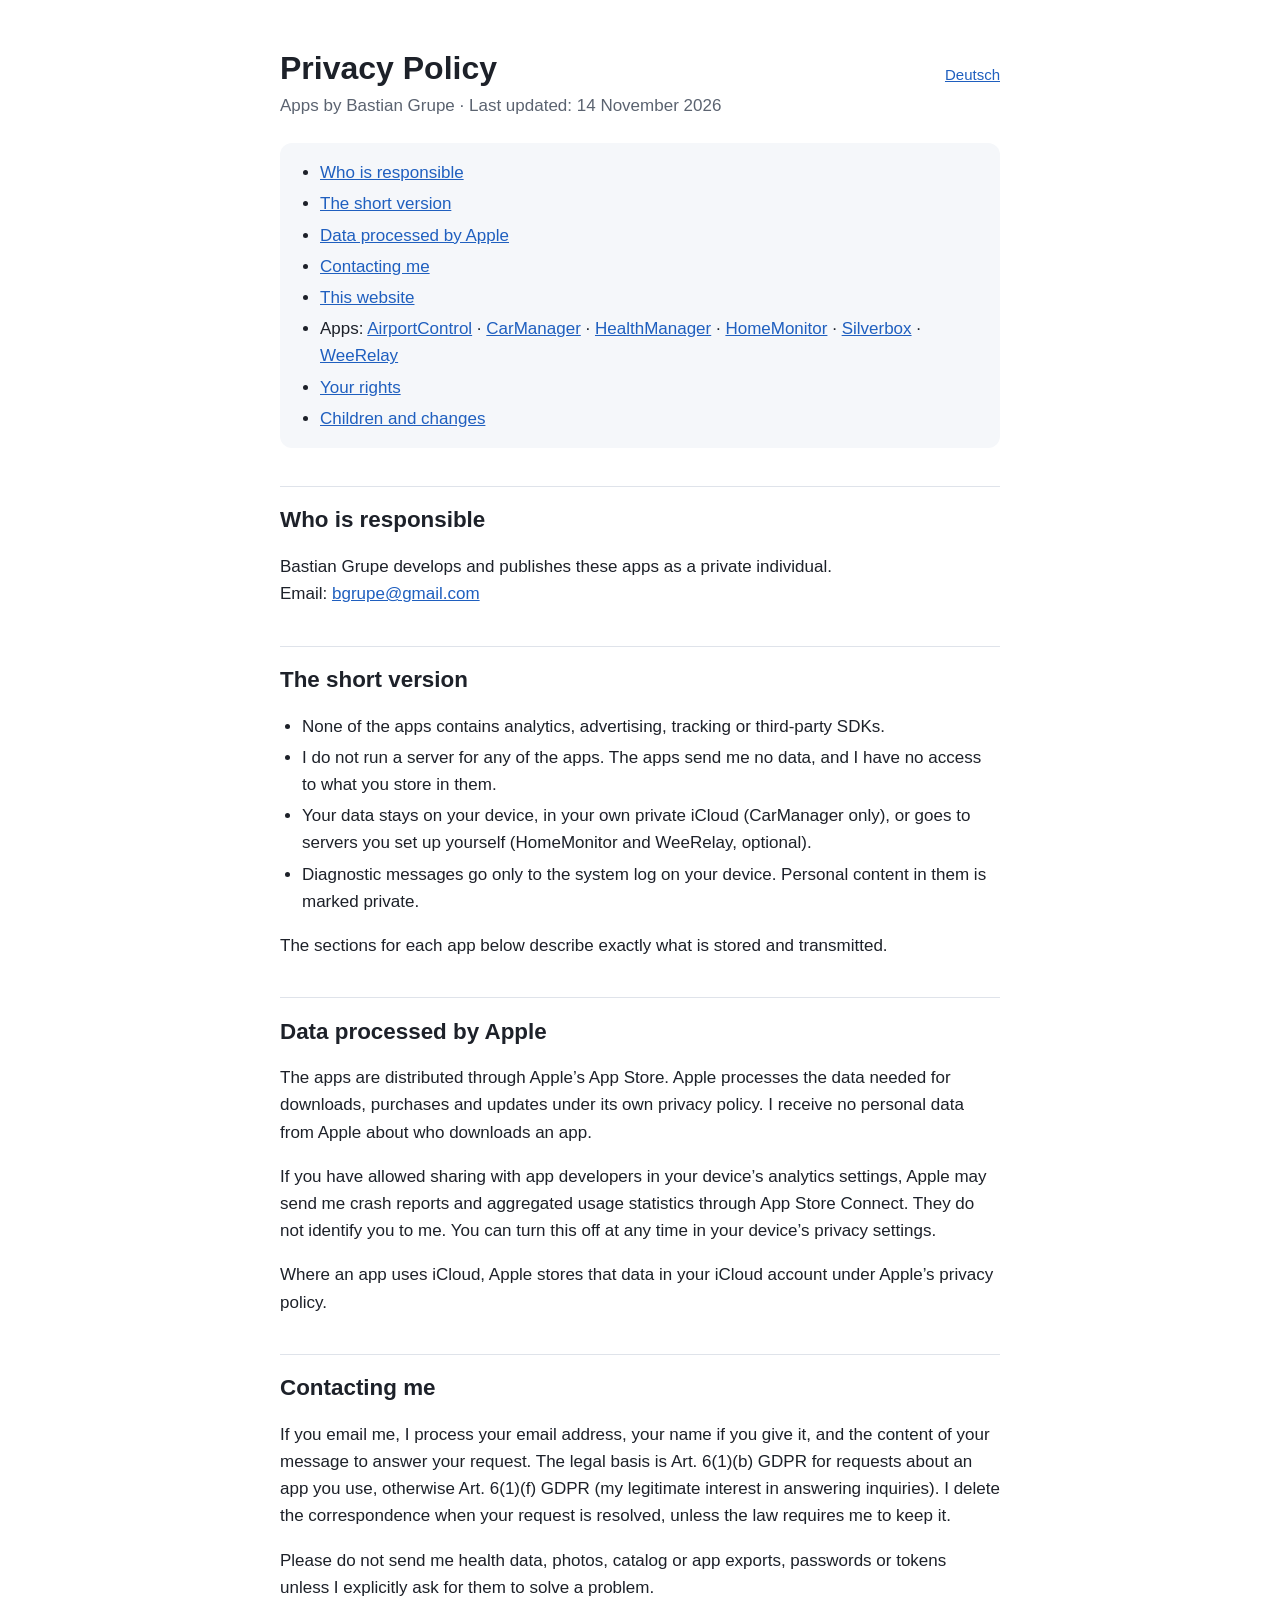
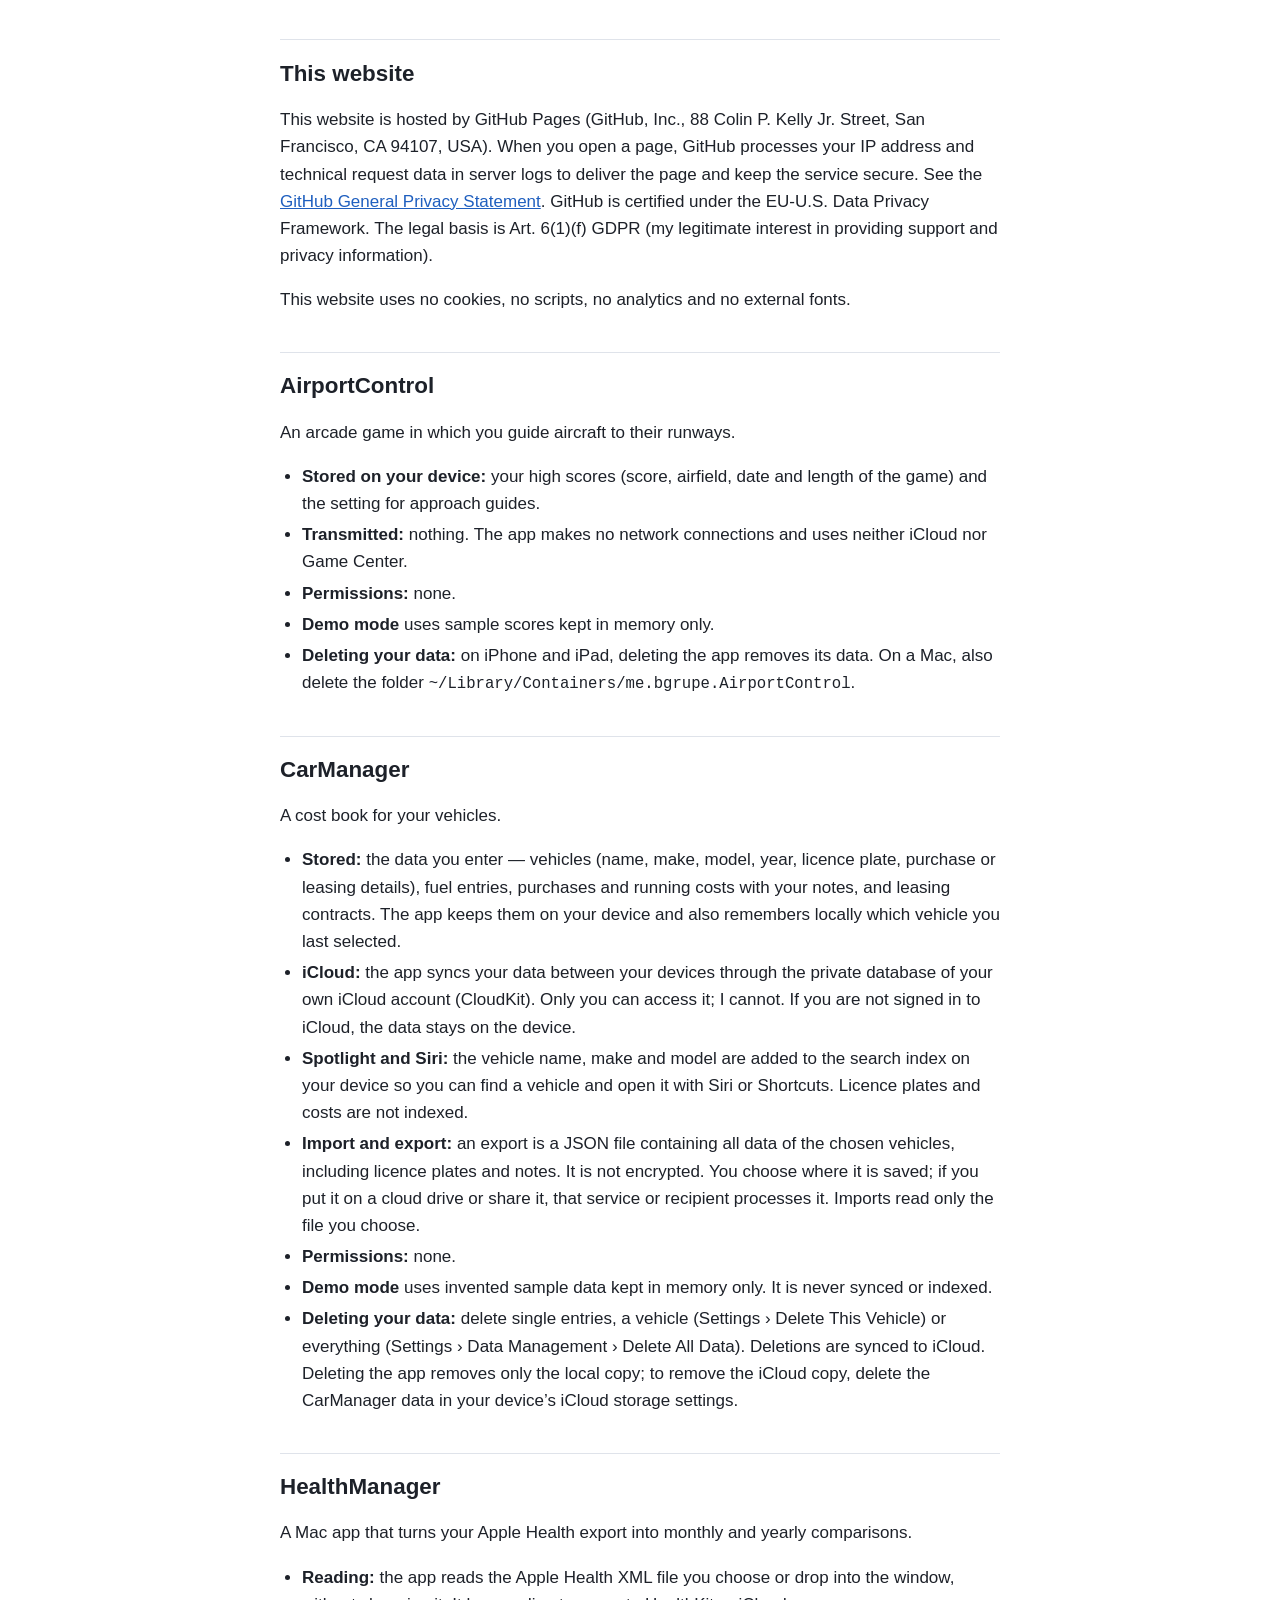
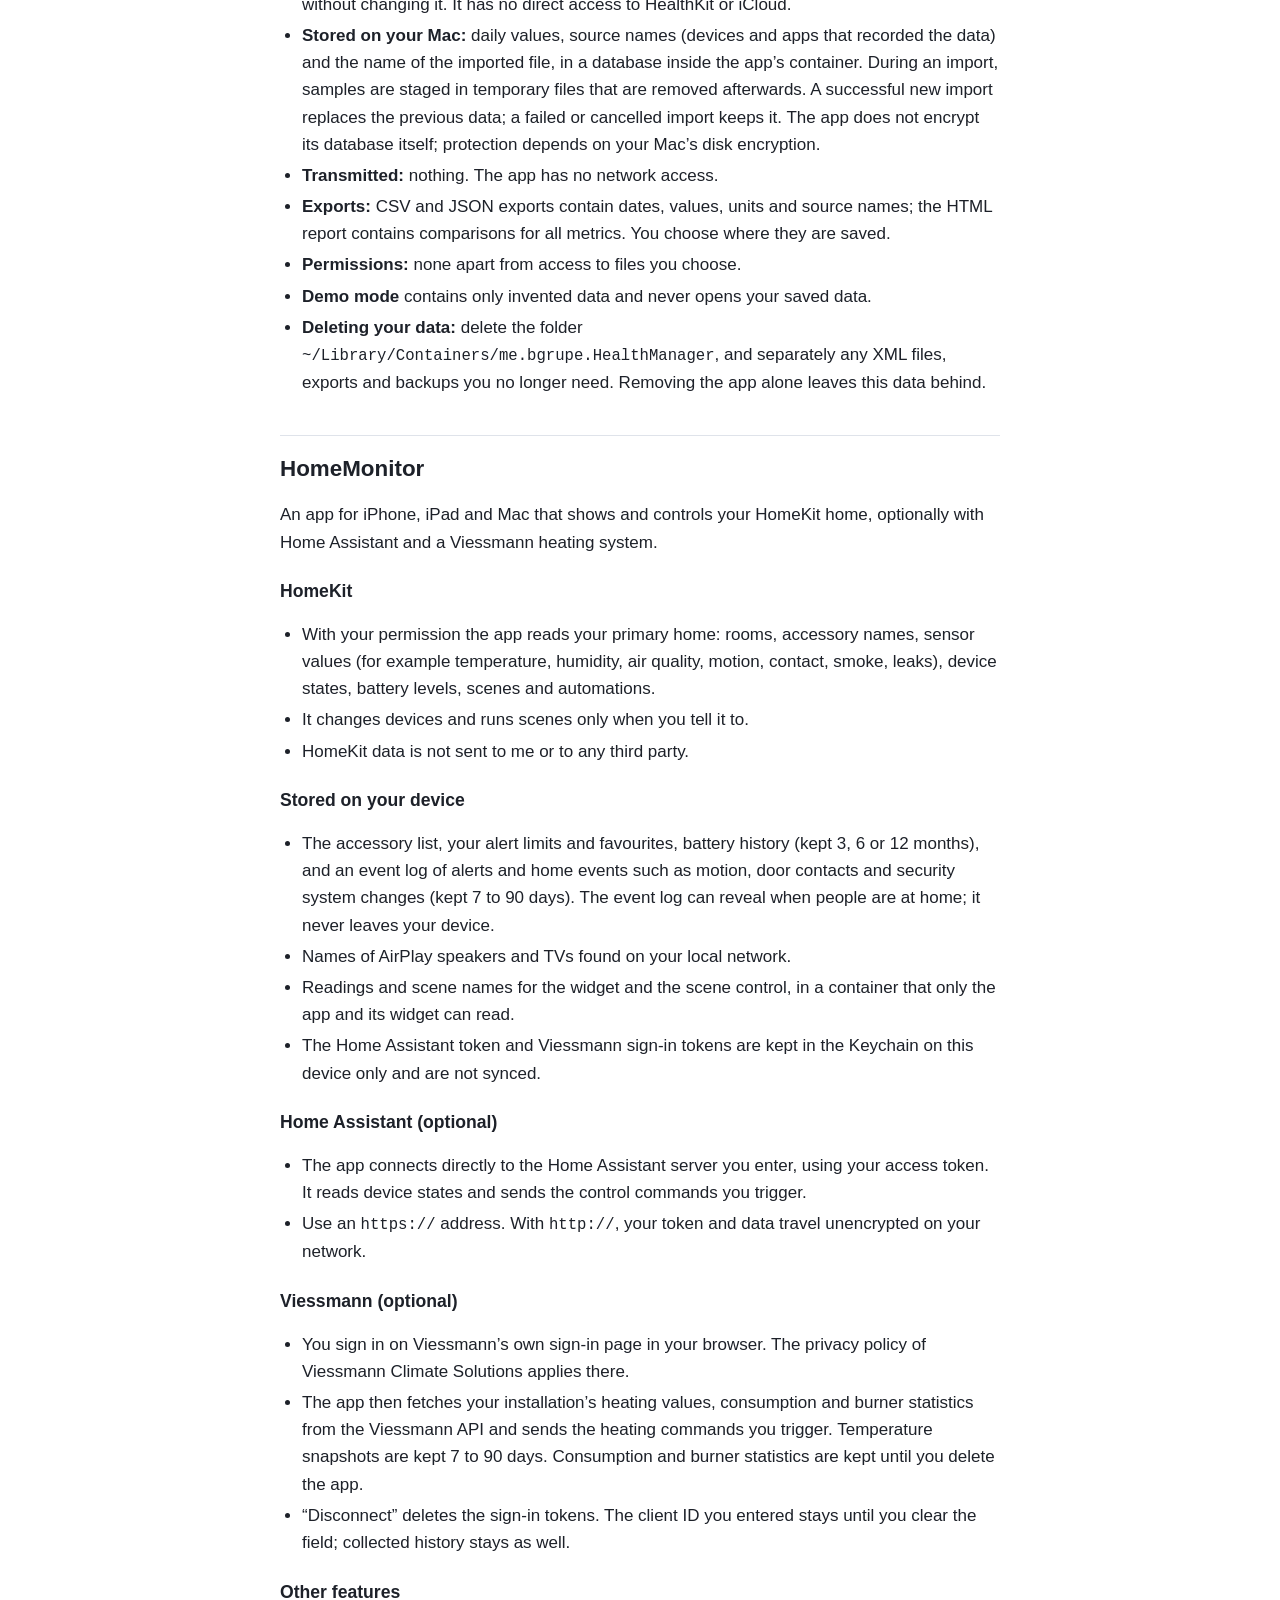
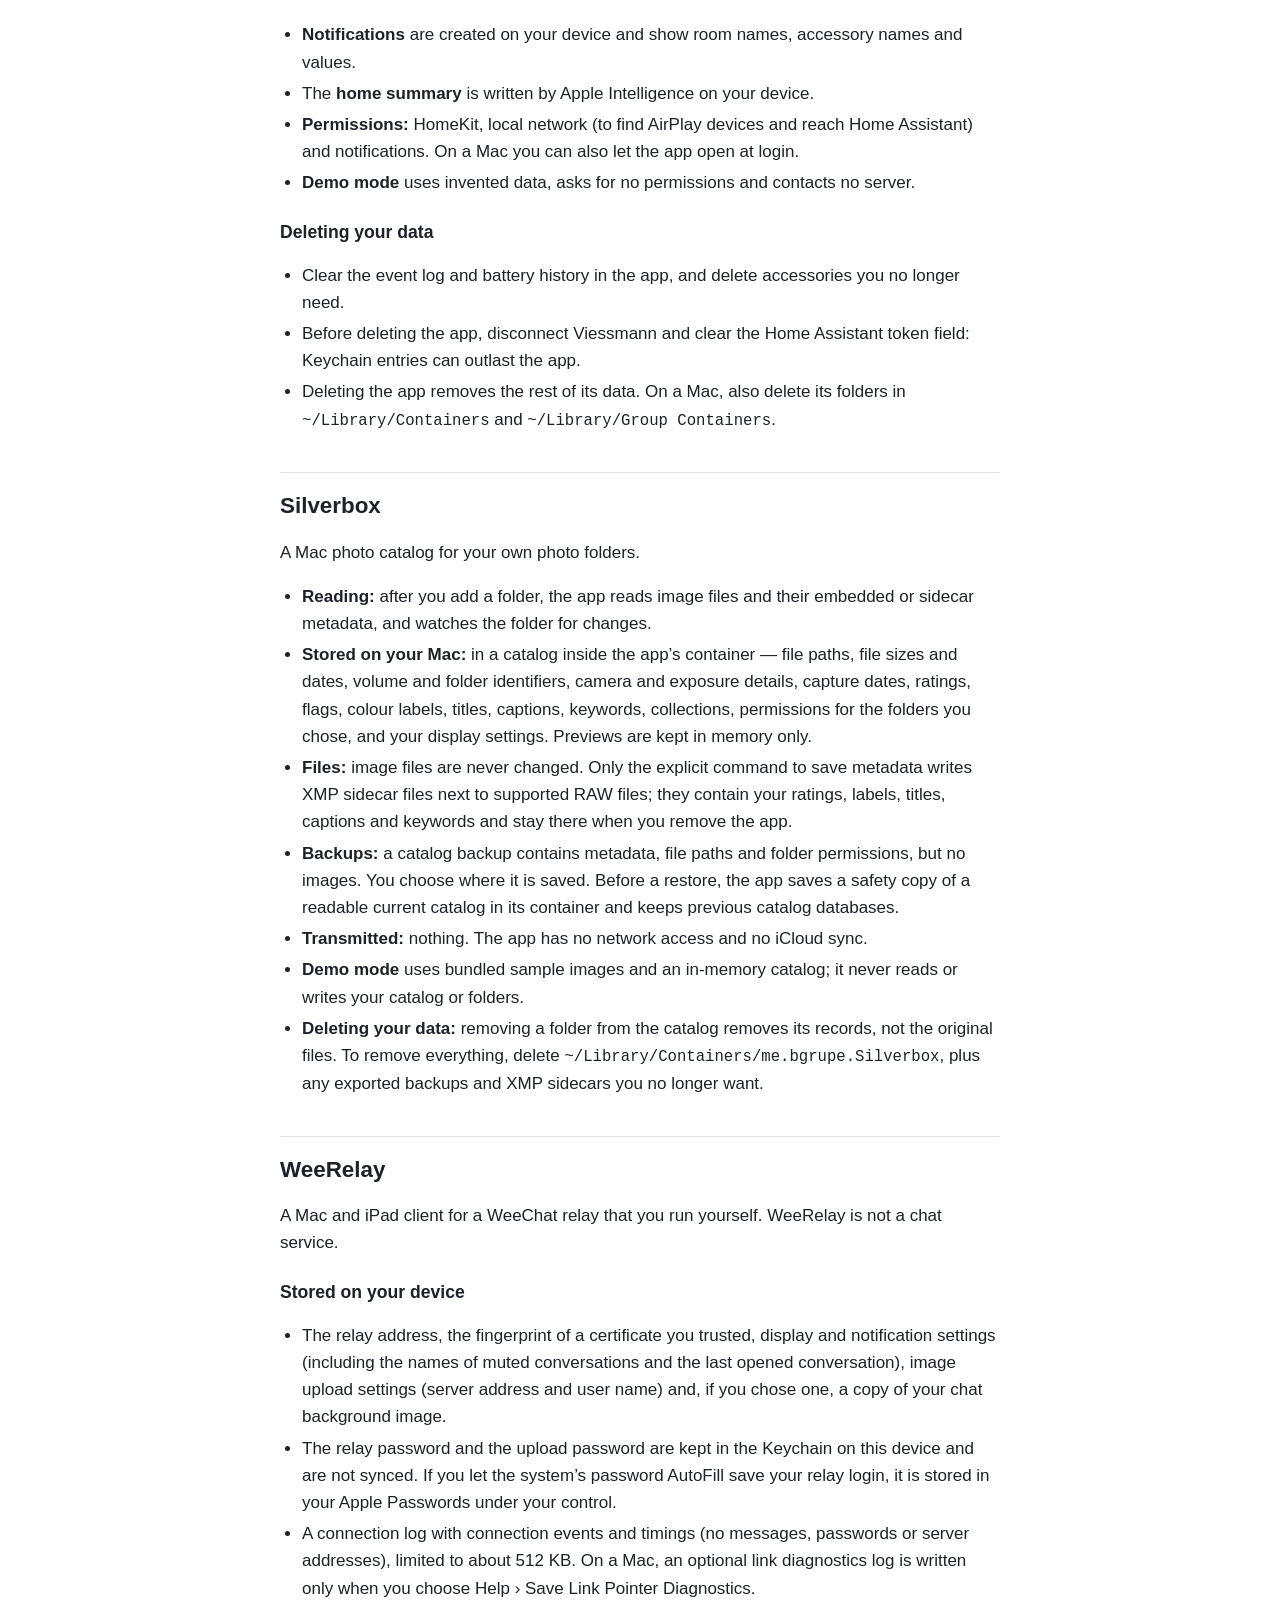
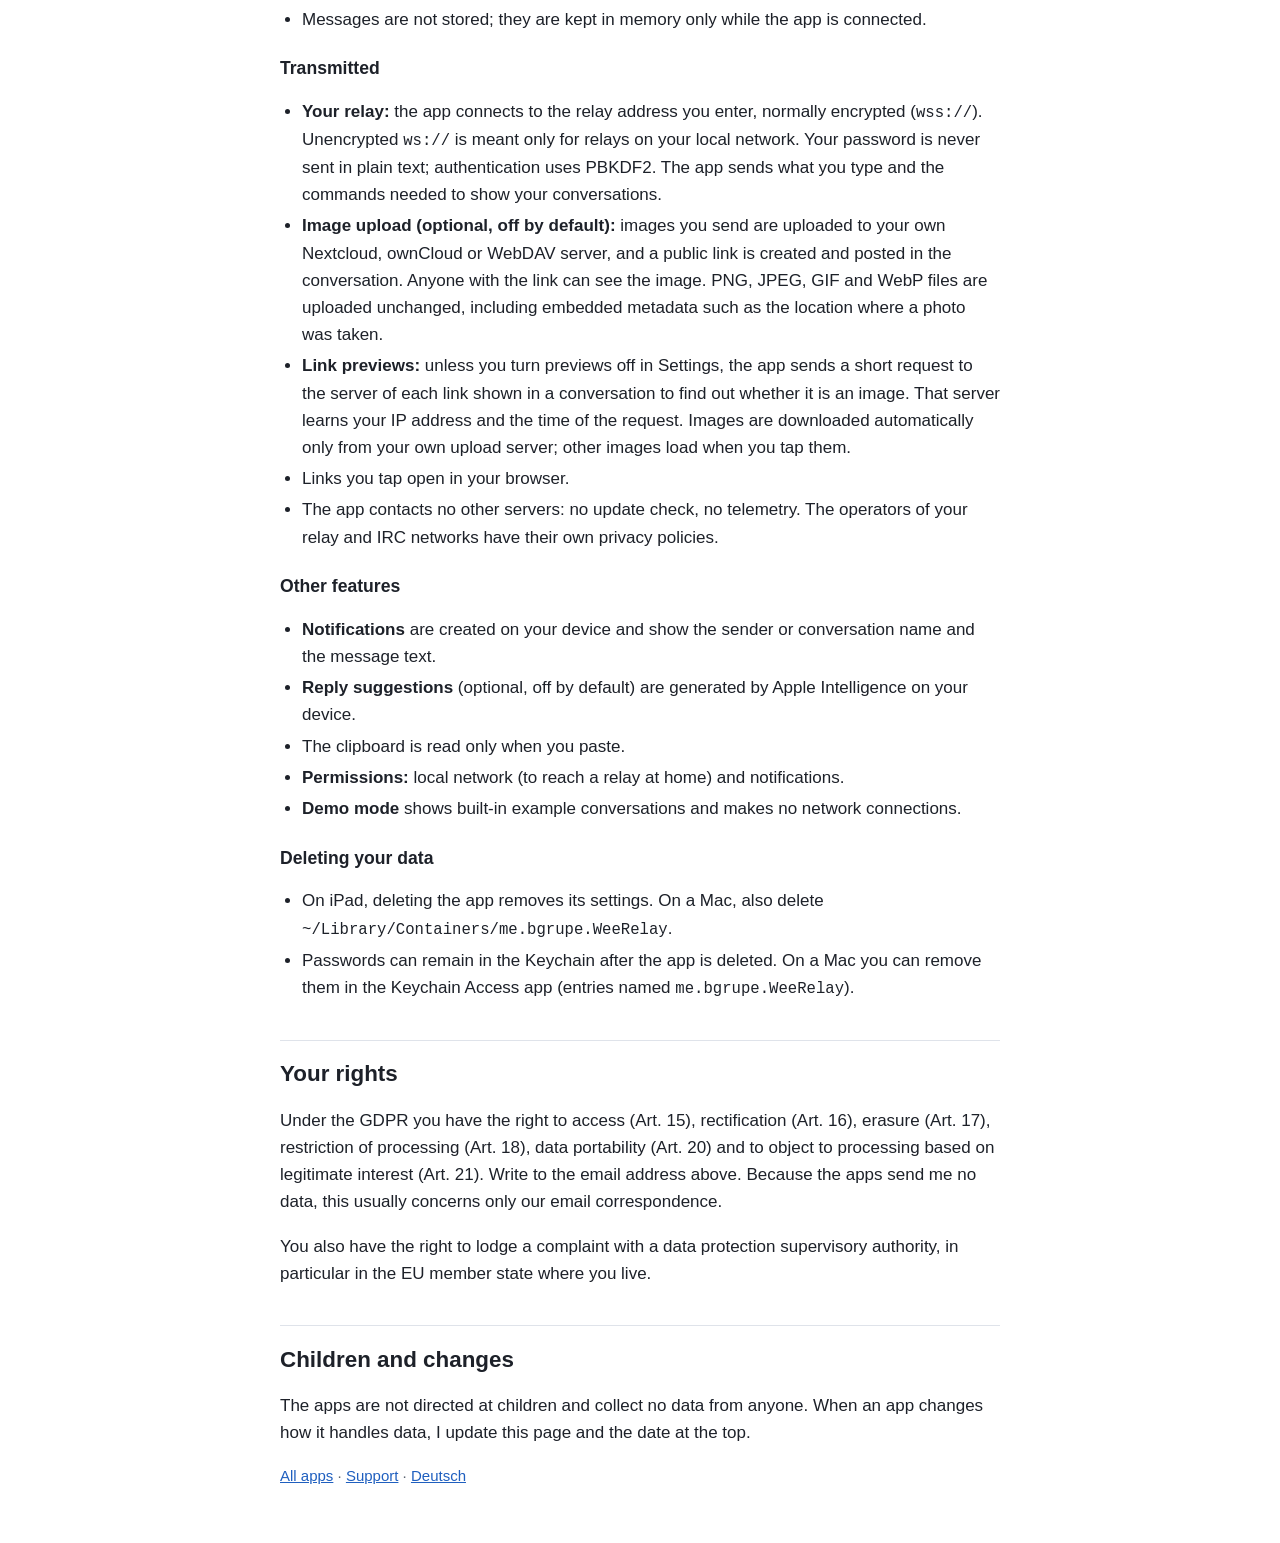
==== en/privacy.html @ e4da1dbd "Add shared support and privacy pages for the App Store apps One privacy policy and one support page " ====
<!doctype html>
<html lang="en">
<head>
<meta charset="utf-8">
<meta name="viewport" content="width=device-width, initial-scale=1">
<title>Privacy Policy — Apps by Bastian Grupe</title>
<link rel="stylesheet" href="../site.css">
<link rel="alternate" hreflang="de" href="../de/privacy.html">
</head>
<body>
<header>
<p class="lang"><a href="../de/privacy.html" hreflang="de" lang="de">Deutsch</a></p>
<h1>Privacy Policy</h1>
<p class="meta">Apps by Bastian Grupe · Last updated: 14 November 2026</p>
</header>
<main>
<nav class="toc" aria-label="Contents">
<ul>
<li><a href="#controller">Who is responsible</a></li>
<li><a href="#summary">The short version</a></li>
<li><a href="#apple">Data processed by Apple</a></li>
<li><a href="#contact">Contacting me</a></li>
<li><a href="#website">This website</a></li>
<li>Apps:
  <a href="#airportcontrol">AirportControl</a> ·
  <a href="#carmanager">CarManager</a> ·
  <a href="#healthmanager">HealthManager</a> ·
  <a href="#homemonitor">HomeMonitor</a> ·
  <a href="#silverbox">Silverbox</a> ·
  <a href="#weerelay">WeeRelay</a></li>
<li><a href="#rights">Your rights</a></li>
<li><a href="#changes">Children and changes</a></li>
</ul>
</nav>

<h2 id="controller">Who is responsible</h2>
<p>Bastian Grupe develops and publishes these apps as a private individual.<br>
Email: <a href="mailto:bgrupe@gmail.com">bgrupe@gmail.com</a></p>

<h2 id="summary">The short version</h2>
<ul>
<li>None of the apps contains analytics, advertising, tracking or third-party SDKs.</li>
<li>I do not run a server for any of the apps. The apps send me no data, and I have no access to what you store in them.</li>
<li>Your data stays on your device, in your own private iCloud (CarManager only), or goes to servers you set up yourself (HomeMonitor and WeeRelay, optional).</li>
<li>Diagnostic messages go only to the system log on your device. Personal content in them is marked private.</li>
</ul>
<p>The sections for each app below describe exactly what is stored and transmitted.</p>

<h2 id="apple">Data processed by Apple</h2>
<p>The apps are distributed through Apple’s App Store. Apple processes the data needed for downloads, purchases and updates under its own privacy policy. I receive no personal data from Apple about who downloads an app.</p>
<p>If you have allowed sharing with app developers in your device’s analytics settings, Apple may send me crash reports and aggregated usage statistics through App Store Connect. They do not identify you to me. You can turn this off at any time in your device’s privacy settings.</p>
<p>Where an app uses iCloud, Apple stores that data in your iCloud account under Apple’s privacy policy.</p>

<h2 id="contact">Contacting me</h2>
<p>If you email me, I process your email address, your name if you give it, and the content of your message to answer your request. The legal basis is Art. 6(1)(b) GDPR for requests about an app you use, otherwise Art. 6(1)(f) GDPR (my legitimate interest in answering inquiries). I delete the correspondence when your request is resolved, unless the law requires me to keep it.</p>
<p>Please do not send me health data, photos, catalog or app exports, passwords or tokens unless I explicitly ask for them to solve a problem.</p>

<h2 id="website">This website</h2>
<p>This website is hosted by GitHub Pages (GitHub, Inc., 88 Colin P. Kelly Jr. Street, San Francisco, CA 94107, USA). When you open a page, GitHub processes your IP address and technical request data in server logs to deliver the page and keep the service secure. See the <a href="https://docs.github.com/en/site-policy/privacy-policies/github-general-privacy-statement">GitHub General Privacy Statement</a>. GitHub is certified under the EU-U.S. Data Privacy Framework. The legal basis is Art. 6(1)(f) GDPR (my legitimate interest in providing support and privacy information).</p>
<p>This website uses no cookies, no scripts, no analytics and no external fonts.</p>

<h2 id="airportcontrol">AirportControl</h2>
<p>An arcade game in which you guide aircraft to their runways.</p>
<ul>
<li><strong>Stored on your device:</strong> your high scores (score, airfield, date and length of the game) and the setting for approach guides.</li>
<li><strong>Transmitted:</strong> nothing. The app makes no network connections and uses neither iCloud nor Game Center.</li>
<li><strong>Permissions:</strong> none.</li>
<li><strong>Demo mode</strong> uses sample scores kept in memory only.</li>
<li><strong>Deleting your data:</strong> on iPhone and iPad, deleting the app removes its data. On a Mac, also delete the folder <code>~/Library/Containers/me.bgrupe.AirportControl</code>.</li>
</ul>

<h2 id="carmanager">CarManager</h2>
<p>A cost book for your vehicles.</p>
<ul>
<li><strong>Stored:</strong> the data you enter — vehicles (name, make, model, year, licence plate, purchase or leasing details), fuel entries, purchases and running costs with your notes, and leasing contracts. The app keeps them on your device and also remembers locally which vehicle you last selected.</li>
<li><strong>iCloud:</strong> the app syncs your data between your devices through the private database of your own iCloud account (CloudKit). Only you can access it; I cannot. If you are not signed in to iCloud, the data stays on the device.</li>
<li><strong>Spotlight and Siri:</strong> the vehicle name, make and model are added to the search index on your device so you can find a vehicle and open it with Siri or Shortcuts. Licence plates and costs are not indexed.</li>
<li><strong>Import and export:</strong> an export is a JSON file containing all data of the chosen vehicles, including licence plates and notes. It is not encrypted. You choose where it is saved; if you put it on a cloud drive or share it, that service or recipient processes it. Imports read only the file you choose.</li>
<li><strong>Permissions:</strong> none.</li>
<li><strong>Demo mode</strong> uses invented sample data kept in memory only. It is never synced or indexed.</li>
<li><strong>Deleting your data:</strong> delete single entries, a vehicle (Settings › Delete This Vehicle) or everything (Settings › Data Management › Delete All Data). Deletions are synced to iCloud. Deleting the app removes only the local copy; to remove the iCloud copy, delete the CarManager data in your device’s iCloud storage settings.</li>
</ul>

<h2 id="healthmanager">HealthManager</h2>
<p>A Mac app that turns your Apple Health export into monthly and yearly comparisons.</p>
<ul>
<li><strong>Reading:</strong> the app reads the Apple Health XML file you choose or drop into the window, without changing it. It has no direct access to HealthKit or iCloud.</li>
<li><strong>Stored on your Mac:</strong> daily values, source names (devices and apps that recorded the data) and the name of the imported file, in a database inside the app’s container. During an import, samples are staged in temporary files that are removed afterwards. A successful new import replaces the previous data; a failed or cancelled import keeps it. The app does not encrypt its database itself; protection depends on your Mac’s disk encryption.</li>
<li><strong>Transmitted:</strong> nothing. The app has no network access.</li>
<li><strong>Exports:</strong> CSV and JSON exports contain dates, values, units and source names; the HTML report contains comparisons for all metrics. You choose where they are saved.</li>
<li><strong>Permissions:</strong> none apart from access to files you choose.</li>
<li><strong>Demo mode</strong> contains only invented data and never opens your saved data.</li>
<li><strong>Deleting your data:</strong> delete the folder <code>~/Library/Containers/me.bgrupe.HealthManager</code>, and separately any XML files, exports and backups you no longer need. Removing the app alone leaves this data behind.</li>
</ul>

<h2 id="homemonitor">HomeMonitor</h2>
<p>An app for iPhone, iPad and Mac that shows and controls your HomeKit home, optionally with Home Assistant and a Viessmann heating system.</p>
<h3>HomeKit</h3>
<ul>
<li>With your permission the app reads your primary home: rooms, accessory names, sensor values (for example temperature, humidity, air quality, motion, contact, smoke, leaks), device states, battery levels, scenes and automations.</li>
<li>It changes devices and runs scenes only when you tell it to.</li>
<li>HomeKit data is not sent to me or to any third party.</li>
</ul>
<h3>Stored on your device</h3>
<ul>
<li>The accessory list, your alert limits and favourites, battery history (kept 3, 6 or 12 months), and an event log of alerts and home events such as motion, door contacts and security system changes (kept 7 to 90 days). The event log can reveal when people are at home; it never leaves your device.</li>
<li>Names of AirPlay speakers and TVs found on your local network.</li>
<li>Readings and scene names for the widget and the scene control, in a container that only the app and its widget can read.</li>
<li>The Home Assistant token and Viessmann sign-in tokens are kept in the Keychain on this device only and are not synced.</li>
</ul>
<h3>Home Assistant (optional)</h3>
<ul>
<li>The app connects directly to the Home Assistant server you enter, using your access token. It reads device states and sends the control commands you trigger.</li>
<li>Use an <code>https://</code> address. With <code>http://</code>, your token and data travel unencrypted on your network.</li>
</ul>
<h3>Viessmann (optional)</h3>
<ul>
<li>You sign in on Viessmann’s own sign-in page in your browser. The privacy policy of Viessmann Climate Solutions applies there.</li>
<li>The app then fetches your installation’s heating values, consumption and burner statistics from the Viessmann API and sends the heating commands you trigger. Temperature snapshots are kept 7 to 90 days. Consumption and burner statistics are kept until you delete the app.</li>
<li>“Disconnect” deletes the sign-in tokens. The client ID you entered stays until you clear the field; collected history stays as well.</li>
</ul>
<h3>Other features</h3>
<ul>
<li><strong>Notifications</strong> are created on your device and show room names, accessory names and values.</li>
<li>The <strong>home summary</strong> is written by Apple Intelligence on your device.</li>
<li><strong>Permissions:</strong> HomeKit, local network (to find AirPlay devices and reach Home Assistant) and notifications. On a Mac you can also let the app open at login.</li>
<li><strong>Demo mode</strong> uses invented data, asks for no permissions and contacts no server.</li>
</ul>
<h3>Deleting your data</h3>
<ul>
<li>Clear the event log and battery history in the app, and delete accessories you no longer need.</li>
<li>Before deleting the app, disconnect Viessmann and clear the Home Assistant token field: Keychain entries can outlast the app.</li>
<li>Deleting the app removes the rest of its data. On a Mac, also delete its folders in <code>~/Library/Containers</code> and <code>~/Library/Group Containers</code>.</li>
</ul>

<h2 id="silverbox">Silverbox</h2>
<p>A Mac photo catalog for your own photo folders.</p>
<ul>
<li><strong>Reading:</strong> after you add a folder, the app reads image files and their embedded or sidecar metadata, and watches the folder for changes.</li>
<li><strong>Stored on your Mac:</strong> in a catalog inside the app’s container — file paths, file sizes and dates, volume and folder identifiers, camera and exposure details, capture dates, ratings, flags, colour labels, titles, captions, keywords, collections, permissions for the folders you chose, and your display settings. Previews are kept in memory only.</li>
<li><strong>Files:</strong> image files are never changed. Only the explicit command to save metadata writes XMP sidecar files next to supported RAW files; they contain your ratings, labels, titles, captions and keywords and stay there when you remove the app.</li>
<li><strong>Backups:</strong> a catalog backup contains metadata, file paths and folder permissions, but no images. You choose where it is saved. Before a restore, the app saves a safety copy of a readable current catalog in its container and keeps previous catalog databases.</li>
<li><strong>Transmitted:</strong> nothing. The app has no network access and no iCloud sync.</li>
<li><strong>Demo mode</strong> uses bundled sample images and an in-memory catalog; it never reads or writes your catalog or folders.</li>
<li><strong>Deleting your data:</strong> removing a folder from the catalog removes its records, not the original files. To remove everything, delete <code>~/Library/Containers/me.bgrupe.Silverbox</code>, plus any exported backups and XMP sidecars you no longer want.</li>
</ul>

<h2 id="weerelay">WeeRelay</h2>
<p>A Mac and iPad client for a WeeChat relay that you run yourself. WeeRelay is not a chat service.</p>
<h3>Stored on your device</h3>
<ul>
<li>The relay address, the fingerprint of a certificate you trusted, display and notification settings (including the names of muted conversations and the last opened conversation), image upload settings (server address and user name) and, if you chose one, a copy of your chat background image.</li>
<li>The relay password and the upload password are kept in the Keychain on this device and are not synced. If you let the system’s password AutoFill save your relay login, it is stored in your Apple Passwords under your control.</li>
<li>A connection log with connection events and timings (no messages, passwords or server addresses), limited to about 512 KB. On a Mac, an optional link diagnostics log is written only when you choose Help › Save Link Pointer Diagnostics.</li>
<li>Messages are not stored; they are kept in memory only while the app is connected.</li>
</ul>
<h3>Transmitted</h3>
<ul>
<li><strong>Your relay:</strong> the app connects to the relay address you enter, normally encrypted (<code>wss://</code>). Unencrypted <code>ws://</code> is meant only for relays on your local network. Your password is never sent in plain text; authentication uses PBKDF2. The app sends what you type and the commands needed to show your conversations.</li>
<li><strong>Image upload (optional, off by default):</strong> images you send are uploaded to your own Nextcloud, ownCloud or WebDAV server, and a public link is created and posted in the conversation. Anyone with the link can see the image. PNG, JPEG, GIF and WebP files are uploaded unchanged, including embedded metadata such as the location where a photo was taken.</li>
<li><strong>Link previews:</strong> unless you turn previews off in Settings, the app sends a short request to the server of each link shown in a conversation to find out whether it is an image. That server learns your IP address and the time of the request. Images are downloaded automatically only from your own upload server; other images load when you tap them.</li>
<li>Links you tap open in your browser.</li>
<li>The app contacts no other servers: no update check, no telemetry. The operators of your relay and IRC networks have their own privacy policies.</li>
</ul>
<h3>Other features</h3>
<ul>
<li><strong>Notifications</strong> are created on your device and show the sender or conversation name and the message text.</li>
<li><strong>Reply suggestions</strong> (optional, off by default) are generated by Apple Intelligence on your device.</li>
<li>The clipboard is read only when you paste.</li>
<li><strong>Permissions:</strong> local network (to reach a relay at home) and notifications.</li>
<li><strong>Demo mode</strong> shows built-in example conversations and makes no network connections.</li>
</ul>
<h3>Deleting your data</h3>
<ul>
<li>On iPad, deleting the app removes its settings. On a Mac, also delete <code>~/Library/Containers/me.bgrupe.WeeRelay</code>.</li>
<li>Passwords can remain in the Keychain after the app is deleted. On a Mac you can remove them in the Keychain Access app (entries named <code>me.bgrupe.WeeRelay</code>).</li>
</ul>

<h2 id="rights">Your rights</h2>
<p>Under the GDPR you have the right to access (Art. 15), rectification (Art. 16), erasure (Art. 17), restriction of processing (Art. 18), data portability (Art. 20) and to object to processing based on legitimate interest (Art. 21). Write to the email address above. Because the apps send me no data, this usually concerns only our email correspondence.</p>
<p>You also have the right to lodge a complaint with a data protection supervisory authority, in particular in the EU member state where you live.</p>

<h2 id="changes">Children and changes</h2>
<p>The apps are not directed at children and collect no data from anyone. When an app changes how it handles data, I update this page and the date at the top.</p>
</main>
<footer>
<p><a href="../index.html">All apps</a> · <a href="support.html">Support</a> · <a href="../de/privacy.html" hreflang="de" lang="de">Deutsch</a></p>
</footer>
</body>
</html>
---- site.css ----
/* Static pages only: no scripts, cookies, web fonts or third-party assets. */
:root {
  color-scheme: light dark;
  --bg: #ffffff;
  --fg: #1d2129;
  --muted: #5b6370;
  --accent: #1f5fbf;
  --rule: #dfe3ea;
  --card: #f5f7fa;
}
@media (prefers-color-scheme: dark) {
  :root {
    --bg: #15171c;
    --fg: #e7e9ee;
    --muted: #a3aab6;
    --accent: #7fb0ff;
    --rule: #2c313a;
    --card: #1d2027;
  }
}
* { box-sizing: border-box; }
html { -webkit-text-size-adjust: 100%; }
body {
  margin: 0;
  background: var(--bg);
  color: var(--fg);
  font: 17px/1.6 -apple-system, BlinkMacSystemFont, "Helvetica Neue", Helvetica, Arial, sans-serif;
}
main, header, footer { max-width: 760px; margin: 0 auto; padding: 0 20px; }
header { padding-top: 48px; }
footer { padding-bottom: 48px; color: var(--muted); font-size: 15px; }
h1, h2, h3 { line-height: 1.25; }
h1 { font-size: 2rem; margin: 0 0 4px; }
h2 { font-size: 1.4rem; margin-top: 2.4rem; padding-top: 1.2rem; border-top: 1px solid var(--rule); }
h3 { font-size: 1.1rem; margin-top: 1.6rem; }
a { color: var(--accent); }
.meta { color: var(--muted); margin: 0; }
.lang { float: right; font-size: 15px; }
nav.toc { background: var(--card); border-radius: 12px; padding: 12px 20px; margin: 24px 0; }
nav.toc ul { margin: 4px 0; padding-left: 20px; }
ul { padding-left: 22px; }
li { margin: 4px 0; }
code { font-size: 0.92em; }
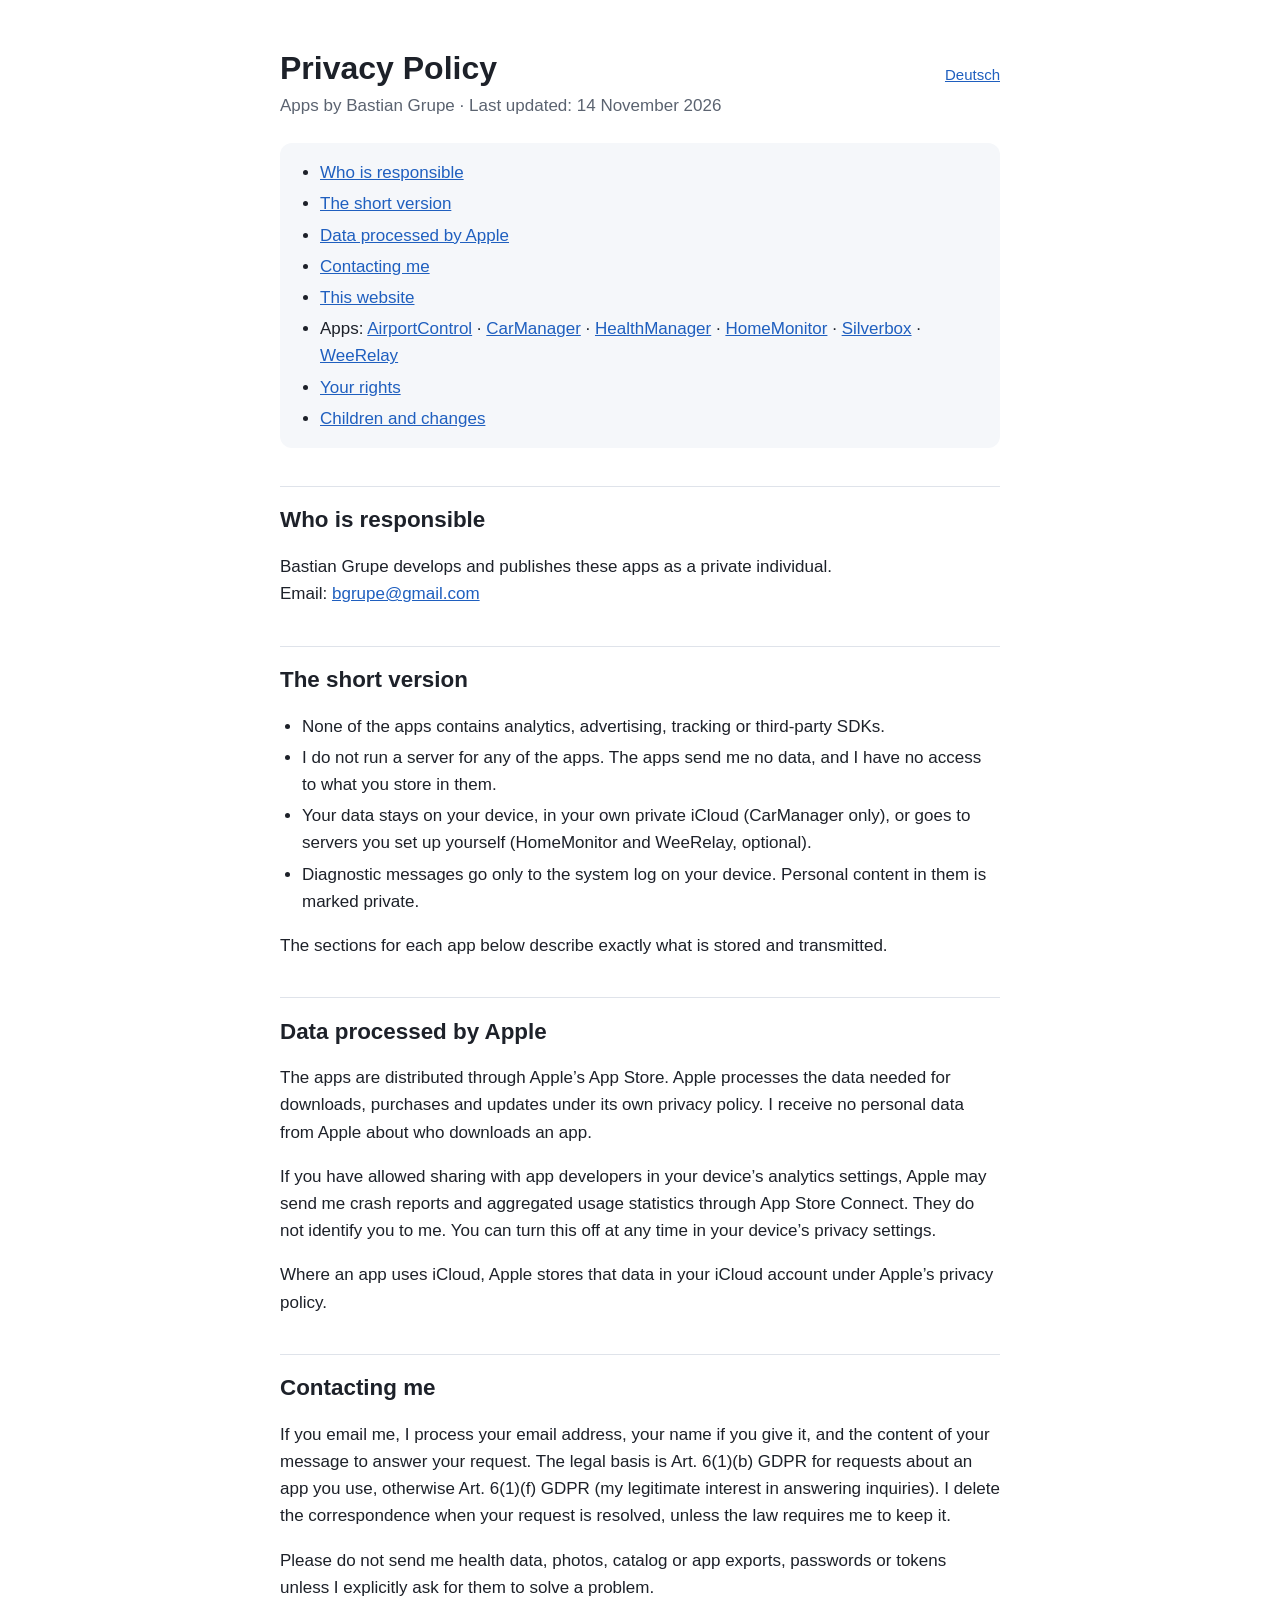
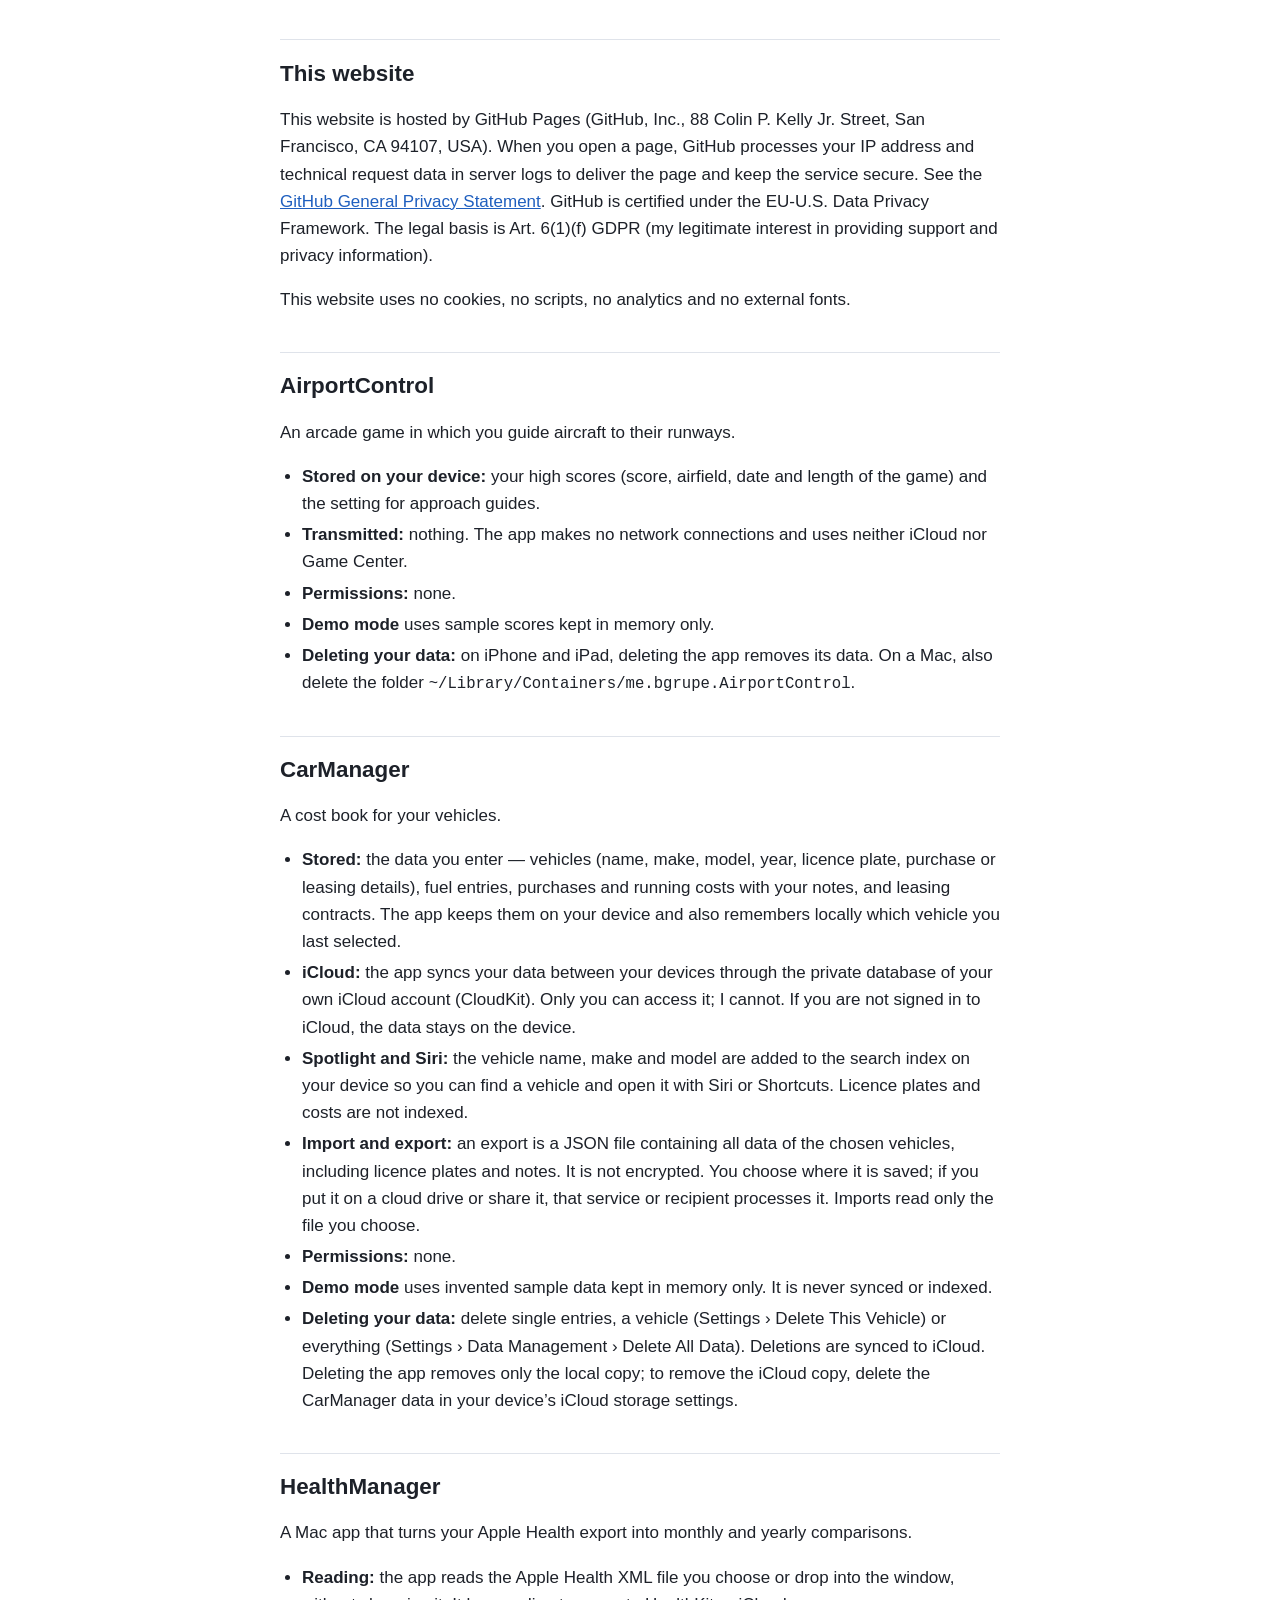
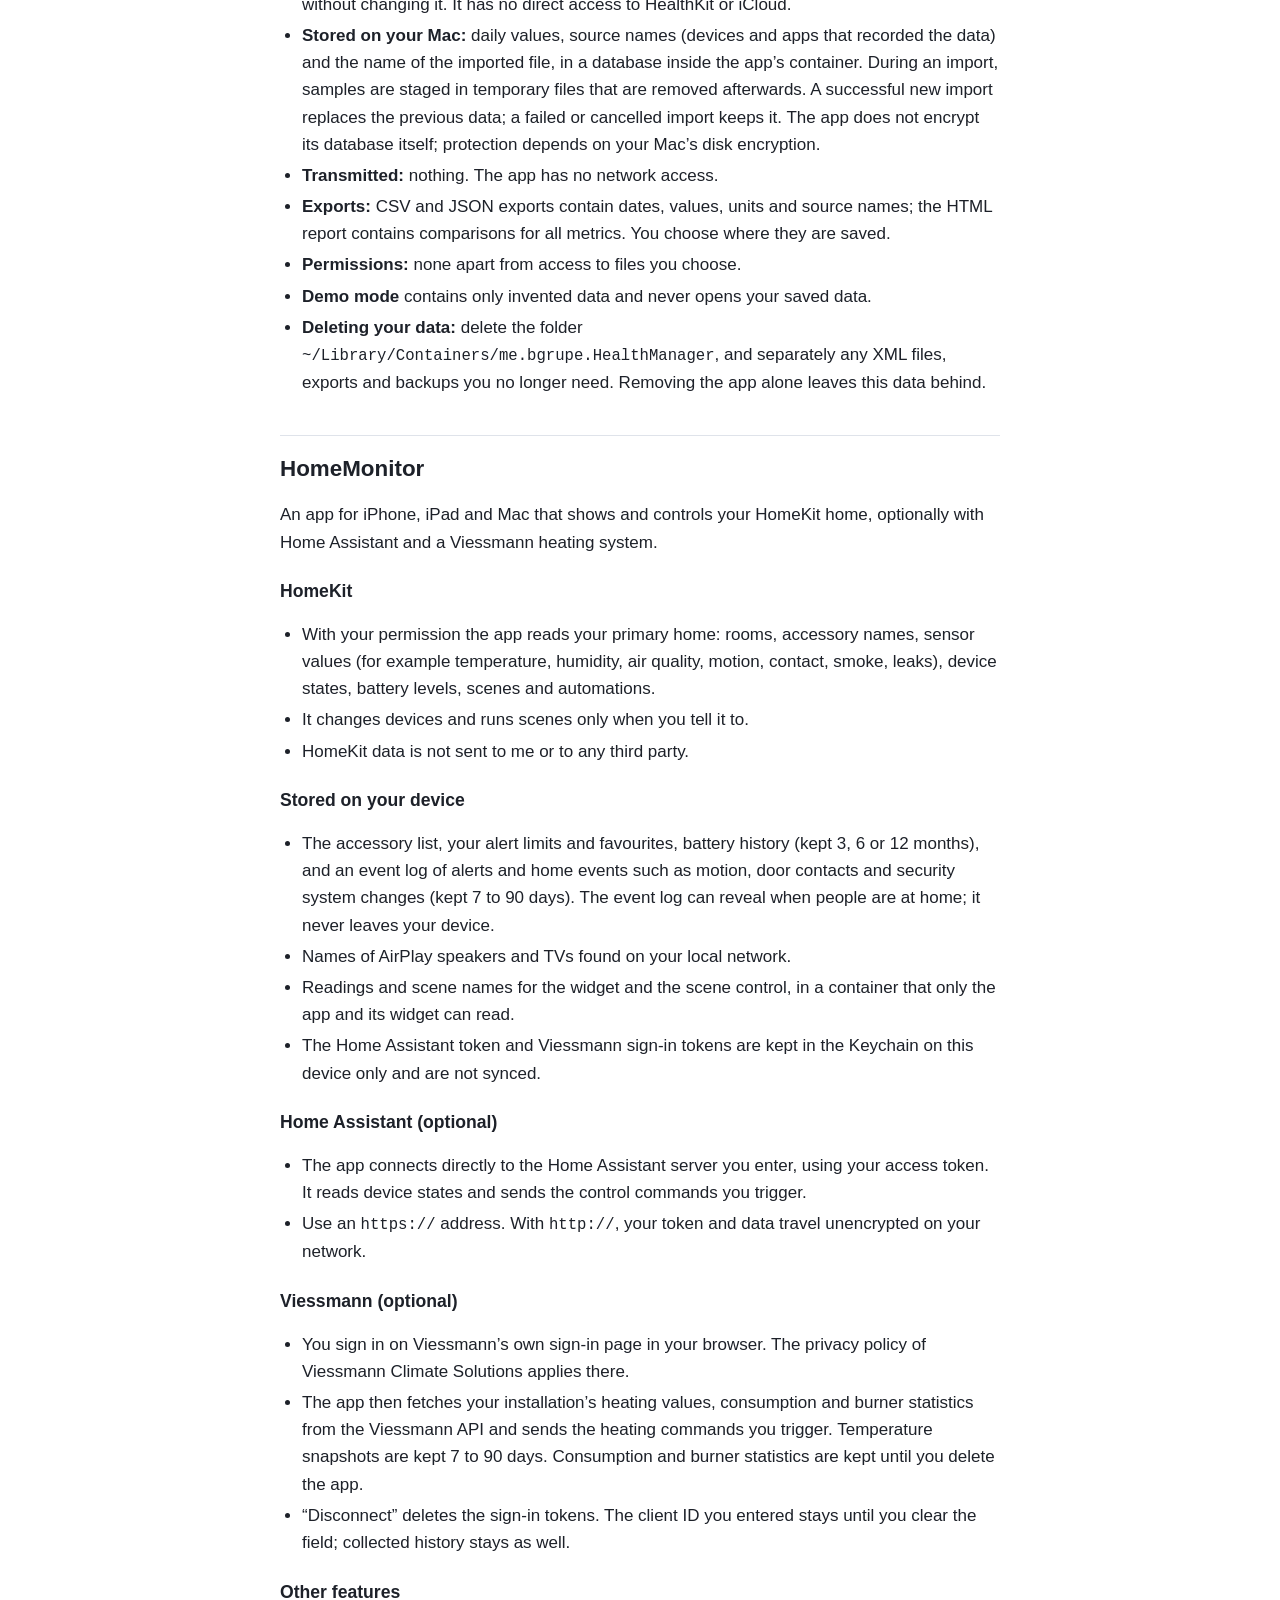
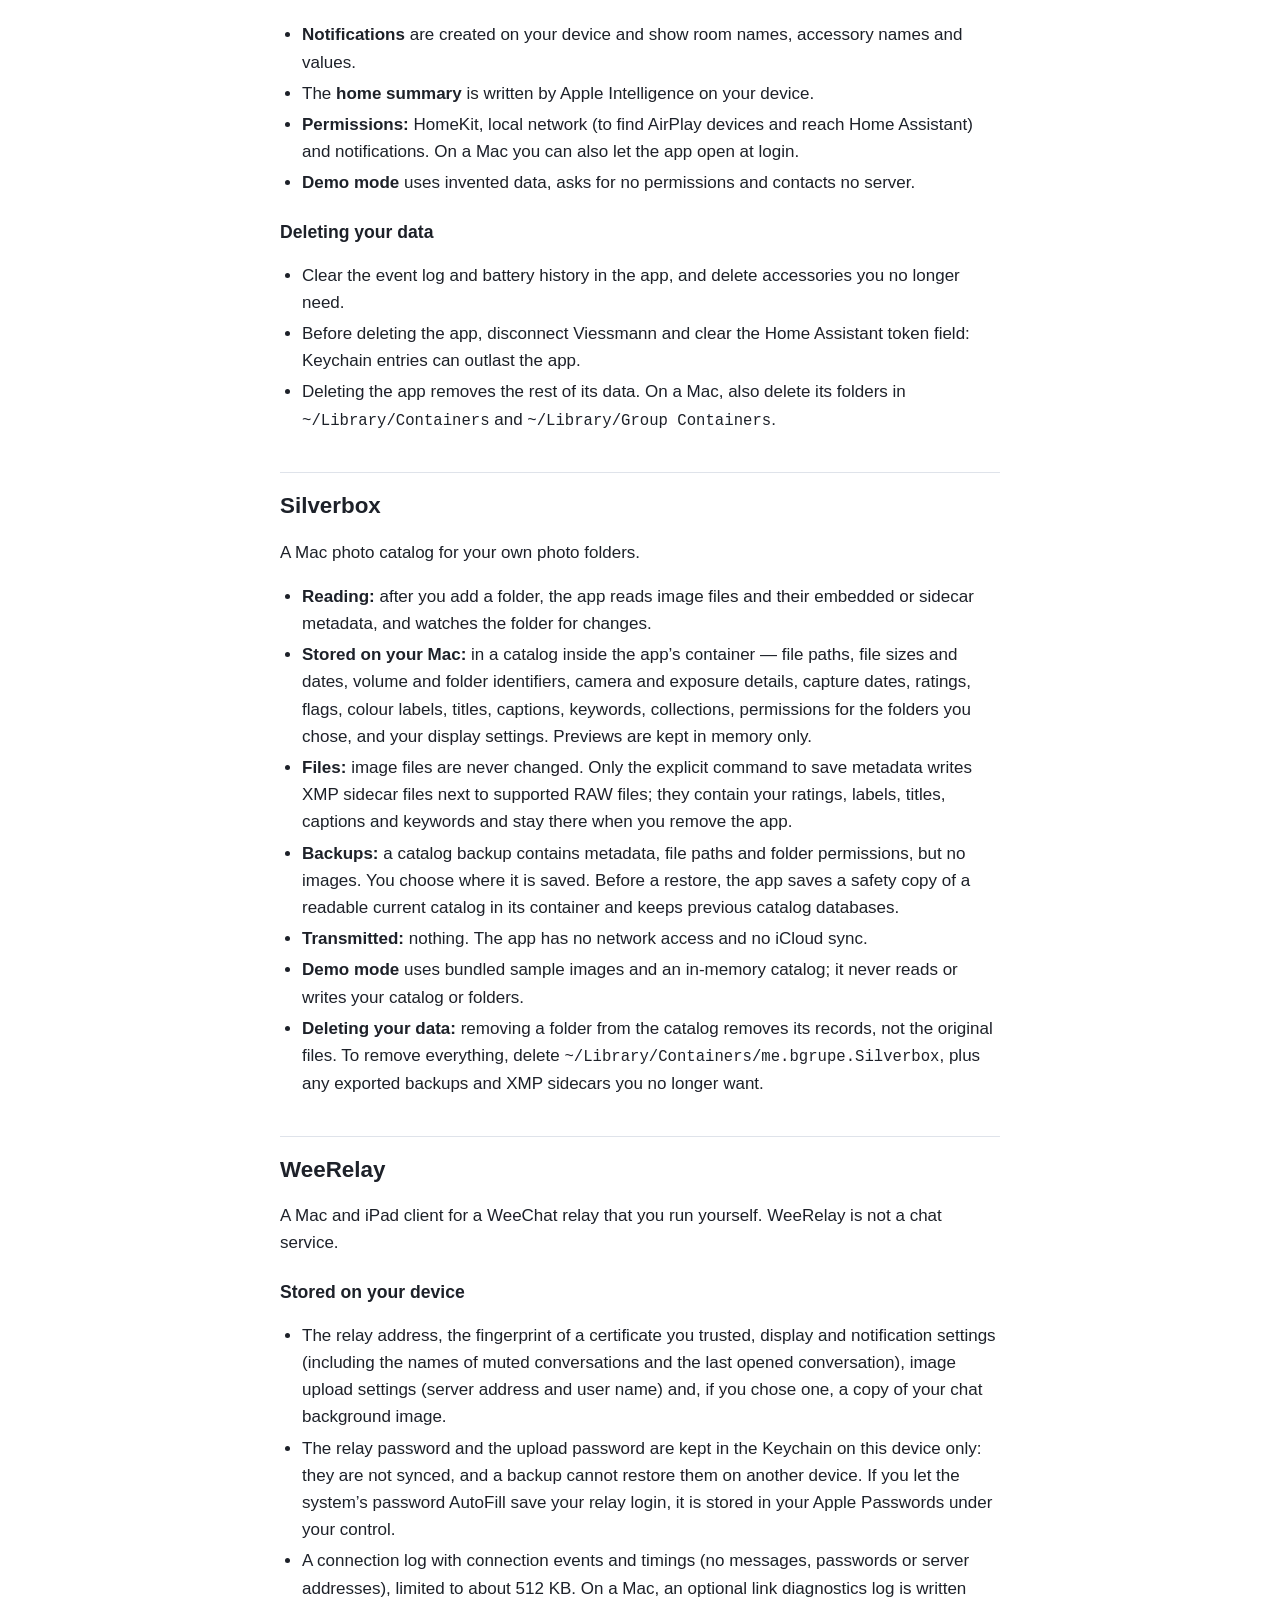
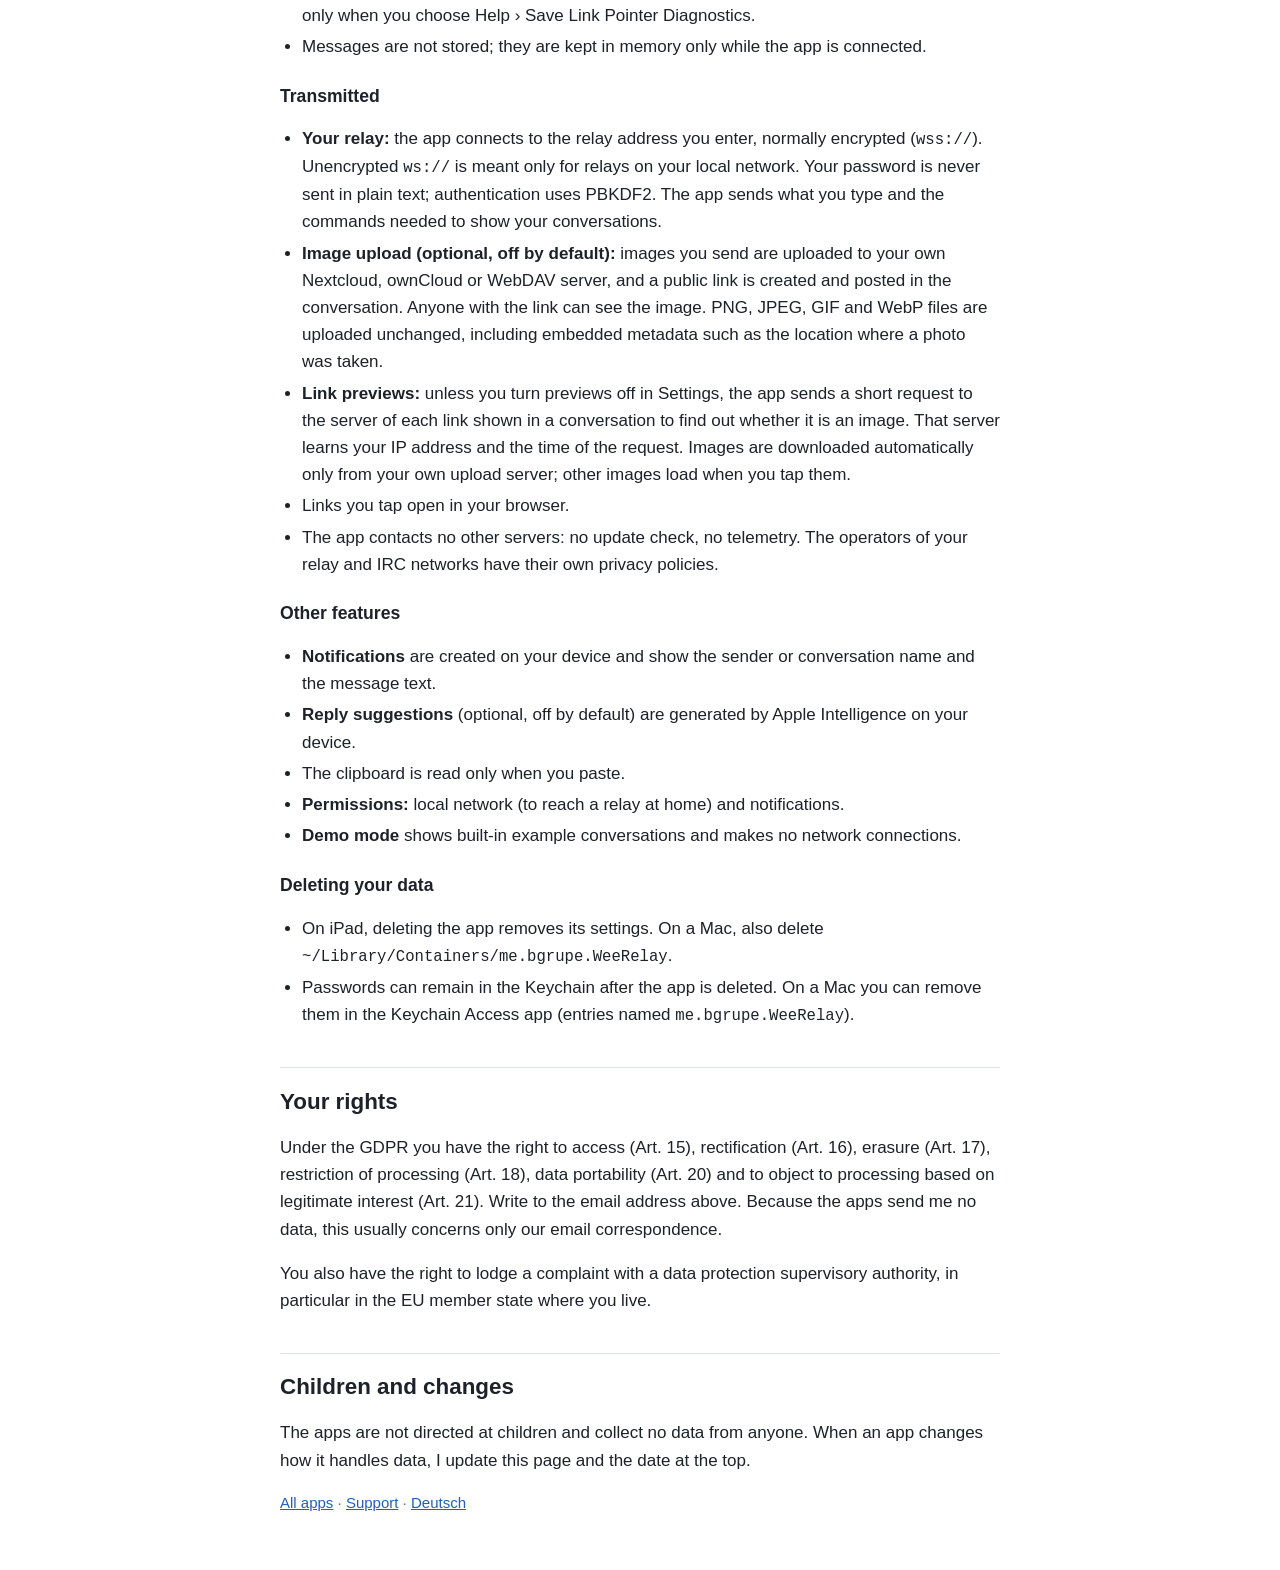
==== commit 6f51b0ff: "WeeRelay privacy: passwords are bound to the device, backups included WeeRelay 0.21.1 keeps the rela" ====
--- a/en/privacy.html
+++ b/en/privacy.html
@@ -150,7 +150,7 @@
 <h3>Stored on your device</h3>
 <ul>
 <li>The relay address, the fingerprint of a certificate you trusted, display and notification settings (including the names of muted conversations and the last opened conversation), image upload settings (server address and user name) and, if you chose one, a copy of your chat background image.</li>
-<li>The relay password and the upload password are kept in the Keychain on this device and are not synced. If you let the system’s password AutoFill save your relay login, it is stored in your Apple Passwords under your control.</li>
+<li>The relay password and the upload password are kept in the Keychain on this device only: they are not synced, and a backup cannot restore them on another device. If you let the system’s password AutoFill save your relay login, it is stored in your Apple Passwords under your control.</li>
 <li>A connection log with connection events and timings (no messages, passwords or server addresses), limited to about 512 KB. On a Mac, an optional link diagnostics log is written only when you choose Help › Save Link Pointer Diagnostics.</li>
 <li>Messages are not stored; they are kept in memory only while the app is connected.</li>
 </ul>
